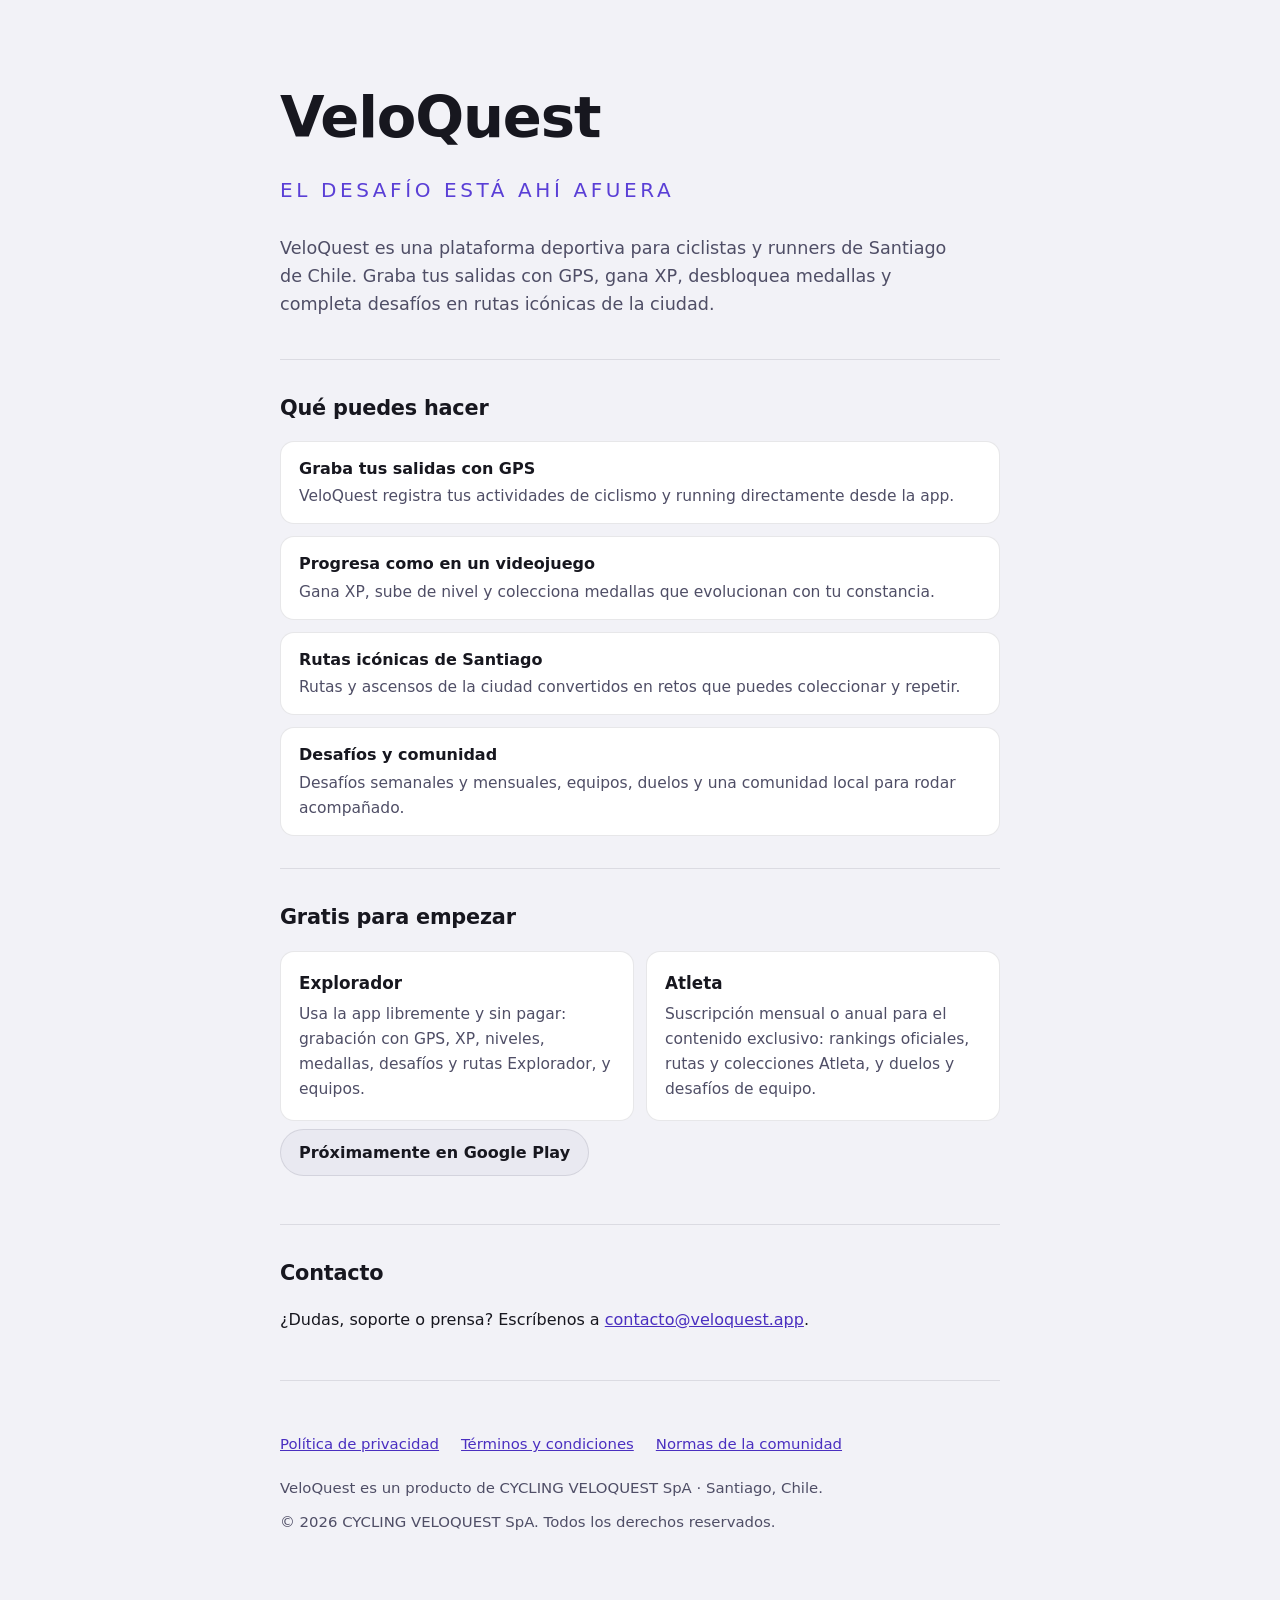
==== index.html @ 29d23f0e "Add files via upload" ====
<!doctype html>
<html lang="es">
<head>
<meta charset="utf-8">
<meta name="viewport" content="width=device-width, initial-scale=1">
<title>VeloQuest — El desafío está ahí afuera</title>
<meta name="description" content="VeloQuest es una plataforma deportiva para ciclistas y runners de Santiago de Chile: graba tus salidas con GPS, gana XP y medallas, completa desafíos y compite en rutas icónicas.">
<meta name="theme-color" content="#0f0f13">
<style>
  :root {
    --bg: #0f0f13;
    --surface: #16161c;
    --surface2: #1c1c24;
    --text: #ffffff;
    --text2: #9b9aaa;
    --border: rgba(255,255,255,0.08);
    --accent: #9d86ff;
    --link: #b5a4ff;
  }
  @media (prefers-color-scheme: light) {
    :root {
      --bg: #f2f2f7;
      --surface: #ffffff;
      --surface2: #e9e9f1;
      --text: #17171f;
      --text2: #4f4e66;
      --border: rgba(20,20,45,0.10);
      --accent: #5a3fd6;
      --link: #4a2fc0;
    }
  }
  * { box-sizing: border-box; }
  html { -webkit-text-size-adjust: 100%; }
  body {
    margin: 0;
    background: var(--bg);
    color: var(--text);
    font-family: system-ui, -apple-system, "Segoe UI", Roboto, "Helvetica Neue", Arial, sans-serif;
    line-height: 1.6;
  }
  a { color: var(--link); }
  a:focus-visible { outline: 2px solid var(--accent); outline-offset: 3px; border-radius: 4px; }
  .wrap { max-width: 760px; margin: 0 auto; padding: 0 max(20px, env(safe-area-inset-left)); }
  header { padding: 72px 0 40px; }
  .marca { font-size: clamp(2.4rem, 8vw, 3.6rem); font-weight: 800; letter-spacing: -0.02em; margin: 0; }
  .lema { margin: 10px 0 0; font-size: clamp(1rem, 3.4vw, 1.25rem); font-weight: 300; letter-spacing: 0.18em; text-transform: uppercase; color: var(--accent); }
  .intro { margin: 28px 0 0; font-size: 1.1rem; color: var(--text2); max-width: 60ch; }
  section { padding: 32px 0; border-top: 1px solid var(--border); }
  h2 { margin: 0 0 16px; font-size: 1.3rem; letter-spacing: -0.01em; }
  ul.cosas { list-style: none; margin: 0; padding: 0; display: grid; gap: 12px; }
  ul.cosas li { background: var(--surface); border: 1px solid var(--border); border-radius: 14px; padding: 14px 18px; }
  ul.cosas b { display: block; margin-bottom: 2px; }
  ul.cosas span { color: var(--text2); font-size: 0.97rem; }
  .planes { display: grid; gap: 12px; }
  @media (min-width: 640px) { .planes { grid-template-columns: 1fr 1fr; } }
  .plan { background: var(--surface); border: 1px solid var(--border); border-radius: 14px; padding: 18px; }
  .plan h3 { margin: 0 0 6px; font-size: 1.05rem; }
  .plan p { margin: 0; color: var(--text2); font-size: 0.97rem; }
  .pronto { display: inline-block; margin-top: 8px; padding: 10px 18px; border-radius: 999px; background: var(--surface2); border: 1px solid var(--border); font-weight: 600; }
  footer { padding: 32px 0 64px; border-top: 1px solid var(--border); color: var(--text2); font-size: 0.93rem; }
  footer p { margin: 0 0 10px; }
  nav.legal { display: flex; flex-wrap: wrap; gap: 8px 22px; margin: 14px 0; }
  nav.legal a { padding: 6px 0; }
</style>
</head>
<body>
<div class="wrap">

  <header>
    <h1 class="marca">VeloQuest</h1>
    <p class="lema">El desafío está ahí afuera</p>
    <p class="intro">VeloQuest es una plataforma deportiva para ciclistas y runners de Santiago de Chile. Graba tus salidas con GPS, gana XP, desbloquea medallas y completa desafíos en rutas icónicas de la ciudad.</p>
  </header>

  <section aria-labelledby="que-es">
    <h2 id="que-es">Qué puedes hacer</h2>
    <ul class="cosas">
      <li><b>Graba tus salidas con GPS</b><span>VeloQuest registra tus actividades de ciclismo y running directamente desde la app.</span></li>
      <li><b>Progresa como en un videojuego</b><span>Gana XP, sube de nivel y colecciona medallas que evolucionan con tu constancia.</span></li>
      <li><b>Rutas icónicas de Santiago</b><span>Rutas y ascensos de la ciudad convertidos en retos que puedes coleccionar y repetir.</span></li>
      <li><b>Desafíos y comunidad</b><span>Desafíos semanales y mensuales, equipos, duelos y una comunidad local para rodar acompañado.</span></li>
    </ul>
  </section>

  <section aria-labelledby="planes">
    <h2 id="planes">Gratis para empezar</h2>
    <div class="planes">
      <div class="plan">
        <h3>Explorador</h3>
        <p>Usa la app libremente y sin pagar: grabación con GPS, XP, niveles, medallas, desafíos y rutas Explorador, y equipos.</p>
      </div>
      <div class="plan">
        <h3>Atleta</h3>
        <p>Suscripción mensual o anual para el contenido exclusivo: rankings oficiales, rutas y colecciones Atleta, y duelos y desafíos de equipo.</p>
      </div>
    </div>
    <p class="pronto">Próximamente en Google Play</p>
  </section>

  <section aria-labelledby="contacto">
    <h2 id="contacto">Contacto</h2>
    <p>¿Dudas, soporte o prensa? Escríbenos a <a href="mailto:contacto@veloquest.app">contacto@veloquest.app</a>.</p>
  </section>

  <footer>
    <nav class="legal" aria-label="Documentos legales">
      <a href="https://alvarovallejosh1981.github.io/veloquest-legal/legal/privacidad/">Política de privacidad</a>
      <a href="https://alvarovallejosh1981.github.io/veloquest-legal/legal/terminos/">Términos y condiciones</a>
      <a href="https://alvarovallejosh1981.github.io/veloquest-legal/legal/normas-comunidad/">Normas de la comunidad</a>
    </nav>
    <p>VeloQuest es un producto de CYCLING VELOQUEST SpA · Santiago, Chile.</p>
    <p>&copy; 2026 CYCLING VELOQUEST SpA. Todos los derechos reservados.</p>
  </footer>

</div>
</body>
</html>
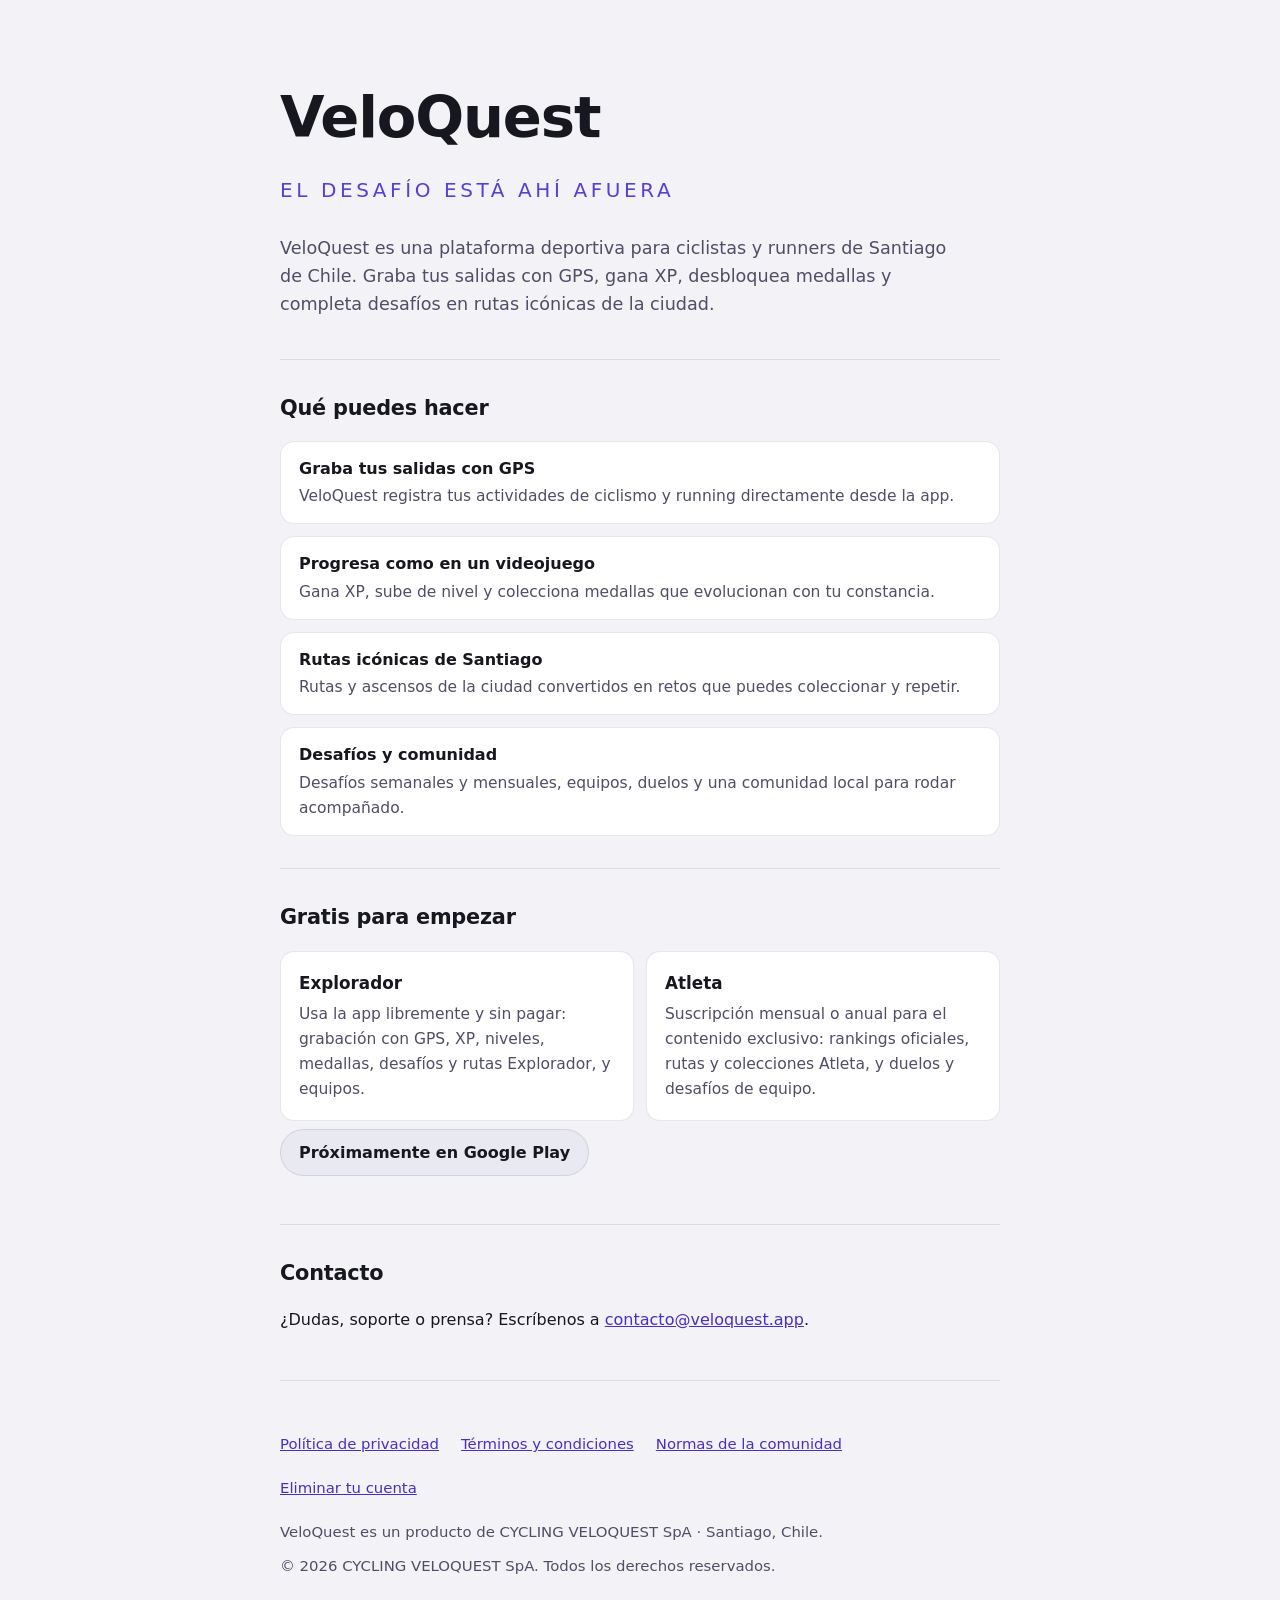
==== commit 5dd42651: "Textos legales en su versión final (Privacidad 1.4.0, Términos 1.1.0, Normas 1.1.0) y página de elim" ====
--- a/index.html
+++ b/index.html
@@ -104,9 +104,10 @@
 
   <footer>
     <nav class="legal" aria-label="Documentos legales">
-      <a href="https://alvarovallejosh1981.github.io/veloquest-legal/legal/privacidad/">Política de privacidad</a>
-      <a href="https://alvarovallejosh1981.github.io/veloquest-legal/legal/terminos/">Términos y condiciones</a>
-      <a href="https://alvarovallejosh1981.github.io/veloquest-legal/legal/normas-comunidad/">Normas de la comunidad</a>
+      <a href="/legal/privacidad/">Política de privacidad</a>
+      <a href="/legal/terminos/">Términos y condiciones</a>
+      <a href="/legal/normas-comunidad/">Normas de la comunidad</a>
+      <a href="/eliminar-cuenta/">Eliminar tu cuenta</a>
     </nav>
     <p>VeloQuest es un producto de CYCLING VELOQUEST SpA · Santiago, Chile.</p>
     <p>&copy; 2026 CYCLING VELOQUEST SpA. Todos los derechos reservados.</p>
